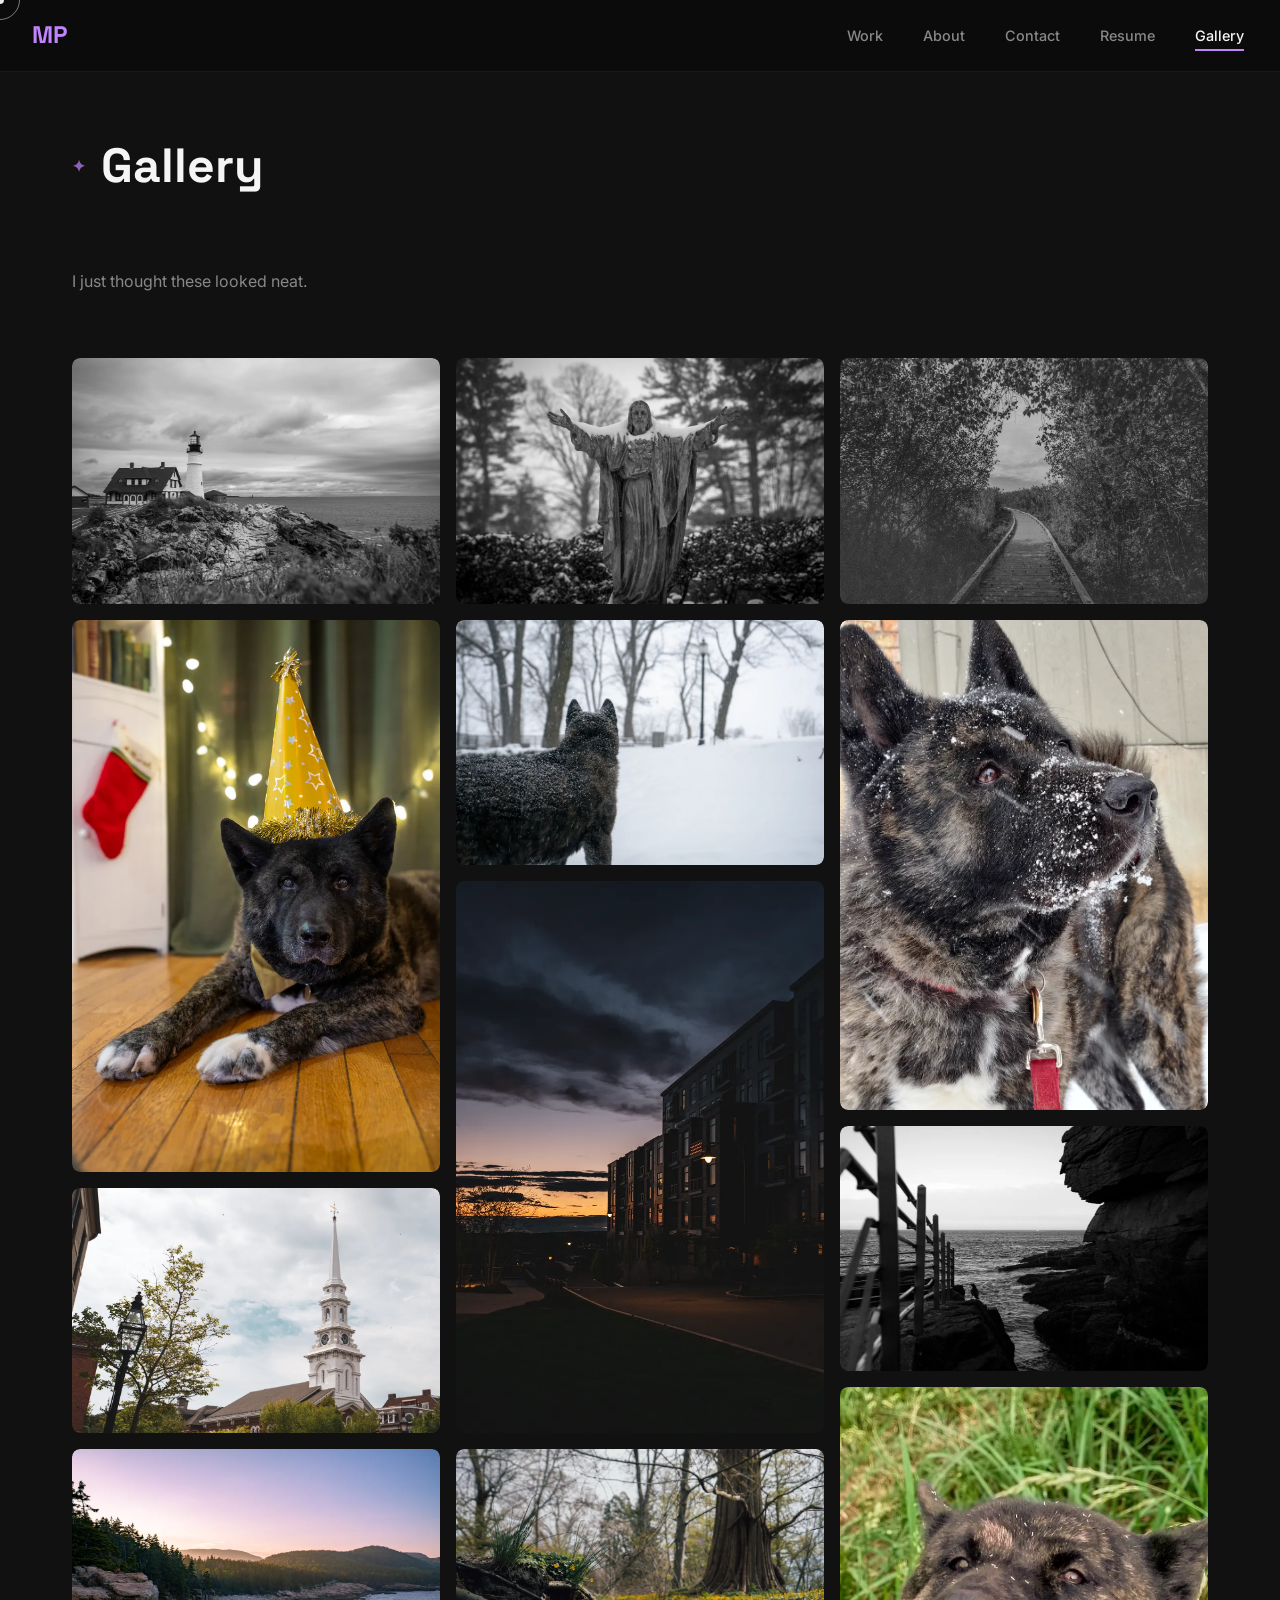
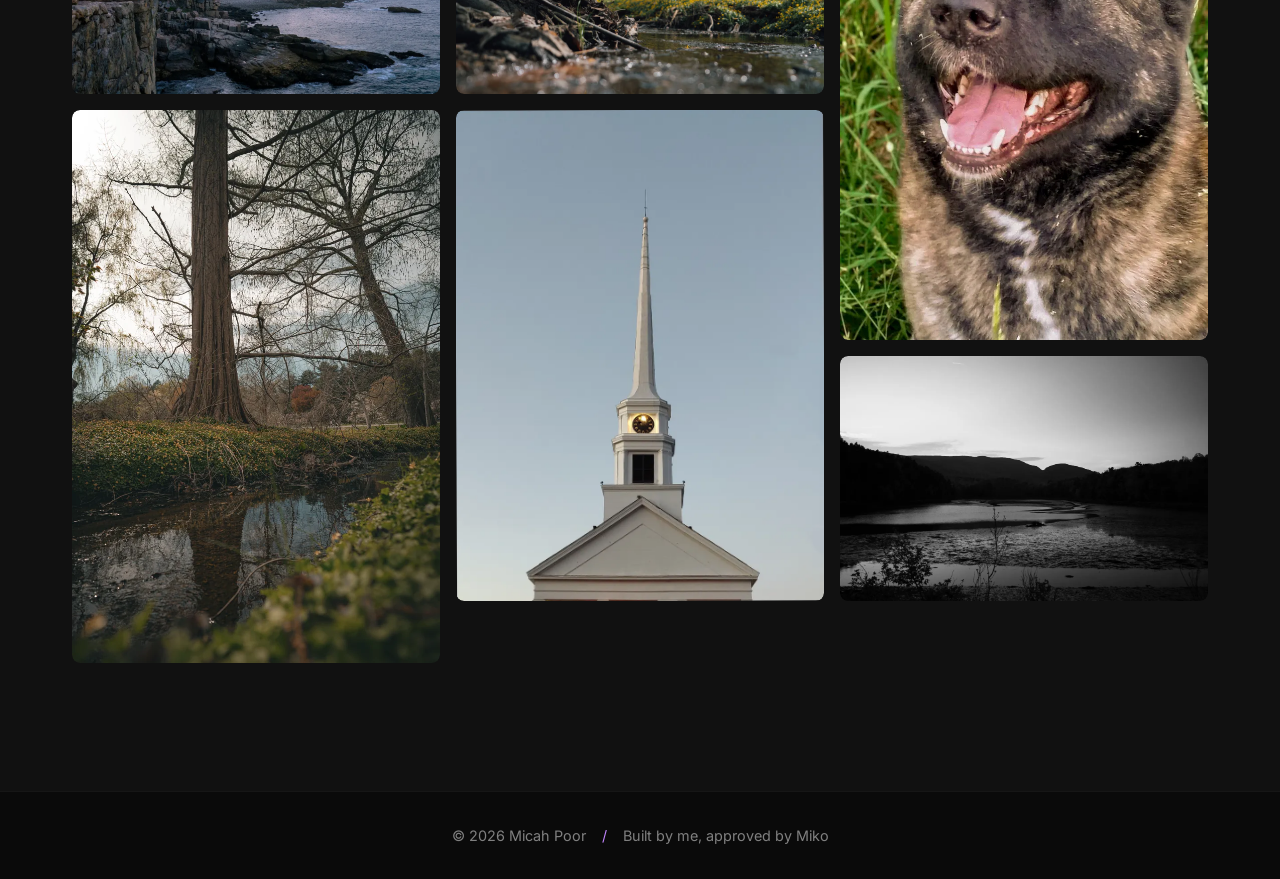
==== gallery.html @ 73c566ed "Homepage and gallery copy pass New typewriter line, Bee Balm card now "Growing", About section claim" ====
<!DOCTYPE html>
<html lang="en">
<head>
    <meta charset="UTF-8">
    <meta name="viewport" content="width=device-width, initial-scale=1.0">
    <title>Gallery | Micah Poor</title>
    <meta name="description" content="Photographs by Micah Poor—a personal gallery alongside the content strategy and production work.">
    <meta property="og:title" content="Gallery | Micah Poor">
    <meta property="og:description" content="Photographs by Micah Poor.">
    <meta property="og:type" content="website">
    <meta property="og:url" content="https://www.micahpoor.com/gallery.html">
    <meta property="og:image" content="https://www.micahpoor.com/assets/projects/og-v1.png">
    <meta name="twitter:card" content="summary_large_image">
    <meta name="twitter:title" content="Gallery | Micah Poor">
    <meta name="twitter:description" content="Photographs by Micah Poor.">
    <meta name="twitter:image" content="https://www.micahpoor.com/assets/projects/og-v1.png">
    <meta name="theme-color" content="#0a0a0a">
    <link rel="canonical" href="https://www.micahpoor.com/gallery.html">
    <link rel="icon" href="/favicon.svg" type="image/svg+xml">
    <link rel="apple-touch-icon" href="/apple-touch-icon.png">
    <link rel="preconnect" href="https://fonts.googleapis.com">
    <link rel="preconnect" href="https://fonts.gstatic.com" crossorigin>
    <link href="https://fonts.googleapis.com/css2?family=Space+Grotesk:wght@400;500;600;700&family=Inter:wght@400;500;600&family=JetBrains+Mono:wght@400;500&display=swap" rel="stylesheet">
    <link rel="stylesheet" href="css/styles.css?v=20260902c">
</head>
<body>
    <a href="#main" class="skip-link">Skip to content</a>

    <!-- Custom Cursor -->
    <div class="cursor" aria-hidden="true">
        <div class="cursor-dot"></div>
        <div class="cursor-ring"></div>
    </div>

    <!-- Navigation -->
    <nav class="nav">
        <a href="index.html" class="nav-logo magnetic">MP</a>
        <ul class="nav-links">
            <li><a href="index.html#work" class="nav-link magnetic">Work</a></li>
            <li><a href="index.html#about" class="nav-link magnetic">About</a></li>
            <li><a href="index.html#contact" class="nav-link magnetic">Contact</a></li>
            <li><a href="assets/docs/micah-poor-resume.pdf?v=260831" class="nav-link magnetic" target="_blank" rel="noopener">Resume</a></li>
            <li><a href="gallery.html" class="nav-link magnetic active" aria-current="page">Gallery</a></li>
        </ul>
    </nav>

    <main id="main" tabindex="-1">
    <section class="work">
        <div class="container">
            <h1 class="section-title scroll-reveal">
                <span class="section-number">✦</span>
                Gallery
            </h1>
            <p class="gallery-intro scroll-reveal">
                I just thought these looked neat.
            </p>
            <div class="gallery-grid scroll-reveal">
                <button class="gallery-item" type="button"
                        data-full="assets/gallery/dsc02708-full.webp"
                        data-full-w="2200" data-full-h="1467"
                        aria-label="Open photo 1 of 15 full size">
                    <img src="assets/gallery/dsc02708.webp" alt="Black and white photograph of Portland Head Light and its keeper's house on a rocky headland under heavy overcast, the open sea beyond." width="1100" height="733" loading="lazy" decoding="async">
                </button>
                <button class="gallery-item" type="button"
                        data-full="assets/gallery/dsc04547-3-full.webp"
                        data-full-w="1467" data-full-h="2200"
                        aria-label="Open photo 2 of 15 full size">
                    <img src="assets/gallery/dsc04547-3.webp" alt="Miko, a brindle Akita, lying on a hardwood floor in a gold star-patterned party hat, string lights and a red stocking behind him." width="733" height="1100" loading="lazy" decoding="async">
                </button>
                <button class="gallery-item" type="button"
                        data-full="assets/gallery/dsc03169-full.webp"
                        data-full-w="2200" data-full-h="1467"
                        aria-label="Open photo 3 of 15 full size">
                    <img src="assets/gallery/dsc03169.webp" alt="A white clapboard church steeple with a clock face and weathervane, framed by a black gas lamp and summer trees." width="1100" height="733" loading="lazy" decoding="async">
                </button>
                <button class="gallery-item" type="button"
                        data-full="assets/gallery/dsc03641-full.webp"
                        data-full-w="2200" data-full-h="1467"
                        aria-label="Open photo 4 of 15 full size">
                    <img src="assets/gallery/dsc03641.webp" alt="Dawn over the Acadia coastline, pink and lavender sky above forested hills, granite cliffs dropping into the water." width="1100" height="733" loading="lazy" decoding="async">
                </button>
                <button class="gallery-item" type="button"
                        data-full="assets/gallery/dsc04935-full.webp"
                        data-full-w="1467" data-full-h="2200"
                        aria-label="Open photo 5 of 15 full size">
                    <img src="assets/gallery/dsc04935.webp" alt="A large bare-branched tree beside a still pond in early spring, its trunk and branches mirrored in the water." width="733" height="1100" loading="lazy" decoding="async">
                </button>
                <button class="gallery-item" type="button"
                        data-full="assets/gallery/dsc04608-full.webp"
                        data-full-w="2200" data-full-h="1467"
                        aria-label="Open photo 6 of 15 full size">
                    <img src="assets/gallery/dsc04608.webp" alt="Black and white photograph of a stone Sacred Heart statue with arms outstretched, fresh snow banked along its shoulders and sleeves." width="1100" height="733" loading="lazy" decoding="async">
                </button>
                <button class="gallery-item" type="button"
                        data-full="assets/gallery/dsc04619-full.webp"
                        data-full-w="2200" data-full-h="1467"
                        aria-label="Open photo 7 of 15 full size">
                    <img src="assets/gallery/dsc04619.webp" alt="Miko seen from behind in falling snow, ears up, watching an empty park path lined with bare trees and a lamppost." width="1100" height="733" loading="lazy" decoding="async">
                </button>
                <button class="gallery-item" type="button"
                        data-full="assets/gallery/dsc05470-full.webp"
                        data-full-w="1467" data-full-h="2200"
                        aria-label="Open photo 8 of 15 full size">
                    <img src="assets/gallery/dsc05470.webp" alt="An apartment building in near-silhouette at dusk, a band of orange sunset burning below dark clouds." width="733" height="1100" loading="lazy" decoding="async">
                </button>
                <button class="gallery-item" type="button"
                        data-full="assets/gallery/dsc04981-full.webp"
                        data-full-w="2200" data-full-h="1467"
                        aria-label="Open photo 9 of 15 full size">
                    <img src="assets/gallery/dsc04981.webp" alt="Low-angle view along a woodland stream, yellow wildflowers carpeting the far bank beneath a broad buttressed tree." width="1100" height="733" loading="lazy" decoding="async">
                </button>
                <button class="gallery-item" type="button"
                        data-full="assets/gallery/img-20241019-181022-2-full.webp"
                        data-full-w="1650" data-full-h="2200"
                        aria-label="Open photo 10 of 15 full size">
                    <img src="assets/gallery/img-20241019-181022-2.webp" alt="A white steeple against a clear blue dusk sky, its gold clock face lit from within." width="825" height="1100" loading="lazy" decoding="async">
                </button>
                <button class="gallery-item" type="button"
                        data-full="assets/gallery/dsc02144-full.webp"
                        data-full-w="2200" data-full-h="1467"
                        aria-label="Open photo 11 of 15 full size">
                    <img src="assets/gallery/dsc02144.webp" alt="Black and white photograph of a wooden boardwalk curving away through a tunnel of dense marsh brush, a pale overcast sky at the far end." width="1100" height="733" loading="lazy" decoding="async">
                </button>
                <button class="gallery-item" type="button"
                        data-full="assets/gallery/img-20220203-103821-full.webp"
                        data-full-w="1650" data-full-h="2200"
                        aria-label="Open photo 12 of 15 full size">
                    <img src="assets/gallery/img-20220203-103821.webp" alt="Miko in profile on a winter walk, snow crusted across his muzzle and brow, a red leash clipped to his collar." width="825" height="1100" loading="lazy" decoding="async">
                </button>
                <button class="gallery-item" type="button"
                        data-full="assets/gallery/dsc03481-full.webp"
                        data-full-w="2200" data-full-h="1467"
                        aria-label="Open photo 13 of 15 full size">
                    <img src="assets/gallery/dsc03481.webp" alt="Black and white photograph of a rocky cove at dusk, a metal stair railing running down the left edge and a lone bird perched on the ledge above the water." width="1100" height="733" loading="lazy" decoding="async">
                </button>
                <button class="gallery-item" type="button"
                        data-full="assets/gallery/snapchat-578891186-full.webp"
                        data-full-w="1467" data-full-h="2200"
                        aria-label="Open photo 14 of 15 full size">
                    <img src="assets/gallery/snapchat-578891186.webp" alt="Miko sitting in tall summer grass, mouth open in a wide grin, seed heads caught in his coat." width="733" height="1100" loading="lazy" decoding="async">
                </button>
                <button class="gallery-item" type="button"
                        data-full="assets/gallery/dsc03768-full.webp"
                        data-full-w="2200" data-full-h="1467"
                        aria-label="Open photo 15 of 15 full size">
                    <img src="assets/gallery/dsc03768.webp" alt="Black and white photograph of a tidal river at dusk, mudflats catching the last light below a low ridge of wooded hills." width="1100" height="733" loading="lazy" decoding="async">
                </button>
            </div>
        </div>
    </section>
    </main>

    <!-- Footer -->
    <footer class="footer">
        <div class="container">
            <p class="footer-text">
                <span>&copy; 2026 Micah Poor</span>
                <span class="footer-divider">/</span>
                <span>Built by me, approved by <span class="miko-trigger">Miko</span></span>
            </p>
        </div>
    </footer>

    <!-- Lightbox -->
    <div class="lightbox" id="lightbox" role="dialog" aria-modal="true" aria-label="Photo viewer" tabindex="-1">
        <button class="lightbox-btn lightbox-close magnetic" type="button" aria-label="Close viewer">
            <svg width="20" height="20" viewBox="0 0 24 24" fill="none" stroke="currentColor" stroke-width="2" aria-hidden="true">
                <path d="M18 6L6 18M6 6l12 12"/>
            </svg>
        </button>
        <button class="lightbox-btn lightbox-prev magnetic" type="button" aria-label="Previous photo">
            <svg width="20" height="20" viewBox="0 0 24 24" fill="none" stroke="currentColor" stroke-width="2" aria-hidden="true">
                <path d="M15 18l-6-6 6-6"/>
            </svg>
        </button>
        <button class="lightbox-btn lightbox-next magnetic" type="button" aria-label="Next photo">
            <svg width="20" height="20" viewBox="0 0 24 24" fill="none" stroke="currentColor" stroke-width="2" aria-hidden="true">
                <path d="M9 18l6-6-6-6"/>
            </svg>
        </button>
        <figure class="lightbox-figure">
            <img class="lightbox-img" id="lightbox-img" src="" alt="" width="1" height="1">
        </figure>
        <p class="lightbox-counter" id="lightbox-counter" aria-live="polite"></p>
    </div>

    <script src="js/gallery.js?v=20260902b" defer></script>
</body>
</html>
---- css/styles.css ----
/* ===== CSS CUSTOM PROPERTIES ===== */
:root {
    /* Colors */
    --bg-primary: #0a0a0a;
    --bg-secondary: #111111;
    --text-primary: #f5f5f5;
    --text-secondary: #888888;
    --text-muted: #808080;
    --accent: #c084fc;
    --accent-bright: #e879f9;
    --accent-dim: #9333ea;

    /* Typography */
    --font-display: 'Space Grotesk', sans-serif;
    --font-body: 'Inter', sans-serif;
    --font-mono: 'JetBrains Mono', monospace;

    /* Spacing */
    --space-xs: 0.5rem;
    --space-sm: 1rem;
    --space-md: 2rem;
    --space-lg: 4rem;
    --space-xl: 8rem;

    /* Transitions */
    --transition-fast: 150ms ease;
    --transition-base: 300ms ease;
    --transition-slow: 500ms ease;

    /* Border Radius */
    --radius-sm: 4px;
    --radius-md: 8px;
    --radius-lg: 16px;
    --radius-full: 9999px;
}

/* ===== RESET & BASE ===== */
*, *::before, *::after {
    box-sizing: border-box;
    margin: 0;
    padding: 0;
}

html {
    scroll-behavior: smooth;
    font-size: 16px;
}

body {
    font-family: var(--font-body);
    background: var(--bg-primary);
    color: var(--text-primary);
    line-height: 1.6;
    overflow-x: hidden;
}

a {
    color: var(--accent);
    text-decoration: none;
}

a:hover {
    color: var(--accent-bright);
}

img {
    max-width: 100%;
    height: auto;
    display: block;
}

button {
    font-family: inherit;
    cursor: pointer;
}

/* ===== SKIP LINK ===== */
/* Offscreen until focused, then pinned over the nav. */
.skip-link {
    position: fixed;
    top: 0;
    left: var(--space-md);
    z-index: 1001;
    transform: translateY(-120%);
    padding: var(--space-xs) var(--space-sm);
    background: var(--accent);
    color: var(--bg-primary);
    font-weight: 600;
    border-radius: 0 0 var(--radius-md) var(--radius-md);
    transition: transform var(--transition-fast);
}

.skip-link:focus {
    transform: translateY(0);
    color: var(--bg-primary);
}

#main:focus {
    outline: none;
}

/* ===== CUSTOM CURSOR ===== */
/* Opt-in only: html.custom-cursor is added by JS on fine-pointer devices, so a
   script failure never leaves visitors without any cursor at all. */
.cursor {
    display: none;
    pointer-events: none;
    position: fixed;
    top: 0;
    left: 0;
    z-index: 9999;
    mix-blend-mode: difference;
}

html.custom-cursor .cursor {
    display: block;
}

html.custom-cursor body,
html.custom-cursor button,
html.custom-cursor .project-card {
    cursor: none;
}

.cursor-dot {
    width: 8px;
    height: 8px;
    background: var(--text-primary);
    border-radius: 50%;
    position: absolute;
    transform: translate(-50%, -50%);
    transition: transform var(--transition-fast), width var(--transition-fast), height var(--transition-fast);
}

.cursor-ring {
    width: 40px;
    height: 40px;
    border: 1px solid var(--text-primary);
    border-radius: 50%;
    position: absolute;
    transform: translate(-50%, -50%);
    transition: transform var(--transition-base), width var(--transition-base), height var(--transition-base), border-color var(--transition-base);
    opacity: 0.5;
}

.cursor.hover .cursor-dot {
    transform: translate(-50%, -50%) scale(2);
}

.cursor.hover .cursor-ring {
    width: 60px;
    height: 60px;
    border-color: var(--accent);
    opacity: 1;
}

/* Hide cursor on touch/hybrid devices */
@media (hover: none), (pointer: coarse) {
    .cursor { display: none; }
    body { cursor: auto; }
    button { cursor: pointer; }
}

/* ===== LAYOUT ===== */
.container {
    max-width: 1200px;
    margin: 0 auto;
    padding: 0 var(--space-md);
}

section {
    padding: var(--space-xl) 0;
}

/* ===== NAVIGATION ===== */
.nav {
    position: fixed;
    top: 0;
    left: 0;
    right: 0;
    z-index: 100;
    display: flex;
    justify-content: space-between;
    align-items: center;
    padding: var(--space-sm) var(--space-md);
    background: rgba(10, 10, 10, 0.8);
    backdrop-filter: blur(10px);
    border-bottom: 1px solid rgba(255, 255, 255, 0.05);
}

.nav-logo {
    font-family: var(--font-display);
    font-size: 1.5rem;
    font-weight: 700;
    color: var(--accent);
    transition: transform var(--transition-base);
}

.nav-links {
    display: flex;
    gap: var(--space-md);
    list-style: none;
}

.nav-link {
    font-size: 0.9rem;
    font-weight: 500;
    color: var(--text-secondary);
    transition: color var(--transition-base);
    position: relative;
    /* Padding is the touch target, not decoration: the text is only 15px tall,
       which is under the 24px WCAG 2.5.8 minimum on its own. */
    display: inline-block;
    padding: 0.5rem 0.25rem;
}

.nav-link::after {
    content: '';
    position: absolute;
    bottom: 0.25rem;
    left: 0.25rem;
    width: 0;
    height: 2px;
    background: var(--accent);
    transition: width var(--transition-base);
}

.nav-link:hover,
.nav-link.active {
    color: var(--text-primary);
}

.nav-link:hover::after,
.nav-link.active::after {
    width: calc(100% - 0.5rem);
}

/* ===== HERO SECTION ===== */
.hero {
    min-height: 100vh;
    display: flex;
    align-items: center;
    justify-content: center;
    position: relative;
    overflow: hidden;
}

.hero-content {
    text-align: center;
    z-index: 1;
}

.hero-name {
    font-family: var(--font-display);
    font-size: clamp(3rem, 15vw, 10rem);
    font-weight: 700;
    line-height: 0.9;
    margin-bottom: var(--space-md);
}

.hero-name-line {
    display: block;
    background: linear-gradient(135deg, var(--text-primary) 0%, var(--accent) 50%, var(--accent-bright) 100%);
    -webkit-background-clip: text;
    -webkit-text-fill-color: transparent;
    background-clip: text;
    animation: gradient-shift 8s ease infinite;
    background-size: 200% 200%;
}

@keyframes gradient-shift {
    0%, 100% { background-position: 0% 50%; }
    50% { background-position: 100% 50%; }
}

.hero-tagline {
    font-family: var(--font-mono);
    font-size: clamp(0.8rem, 3.5vw, 1.2rem);
    color: var(--text-secondary);
    margin-bottom: var(--space-md);
    min-height: 1.5em;
}

.typewriter-cursor {
    animation: blink 1s step-end infinite;
    color: var(--accent);
}

@keyframes blink {
    50% { opacity: 0; }
}

.hero-roles {
    display: flex;
    flex-wrap: wrap;
    justify-content: center;
    gap: var(--space-xs);
    margin-bottom: var(--space-lg);
    transition: opacity 0.5s ease, transform 0.5s ease;
}

/* Hidden for the reveal animation only while JS is actually running */
html.js .hero-roles:not(.revealed) {
    opacity: 0;
    transform: translateY(10px);
}

.role-pill {
    font-family: var(--font-mono);
    font-size: 0.8rem;
    padding: var(--space-xs) var(--space-sm);
    background: rgba(192, 132, 252, 0.1);
    border: 1px solid rgba(192, 132, 252, 0.3);
    border-radius: var(--radius-full);
    color: var(--accent);
    transition: all var(--transition-base);
}

.role-pill:hover {
    background: rgba(192, 132, 252, 0.2);
    border-color: var(--accent);
    transform: translateY(-2px);
}

.hero-cta {
    display: inline-flex;
    align-items: center;
    gap: var(--space-xs);
    font-weight: 600;
    color: var(--text-primary);
    padding: var(--space-sm) var(--space-md);
    border: 2px solid var(--accent);
    border-radius: var(--radius-full);
    transition: all var(--transition-base);
}

.hero-cta:hover {
    background: var(--accent);
    color: var(--bg-primary);
    transform: translateY(-3px);
    box-shadow: 0 10px 30px rgba(192, 132, 252, 0.3);
}


.hero-glow {
    position: absolute;
    width: 600px;
    height: 600px;
    background: radial-gradient(circle, rgba(192, 132, 252, 0.15) 0%, transparent 70%);
    border-radius: 50%;
    top: 50%;
    left: 50%;
    transform: translate(-50%, -50%);
    pointer-events: none;
    animation: pulse-glow 4s ease-in-out infinite;
}

@keyframes pulse-glow {
    0%, 100% { transform: translate(-50%, -50%) scale(1); opacity: 0.5; }
    50% { transform: translate(-50%, -50%) scale(1.1); opacity: 0.8; }
}

/* ===== SECTION TITLES ===== */
.section-title {
    font-family: var(--font-display);
    font-size: clamp(2rem, 5vw, 3rem);
    font-weight: 700;
    margin-bottom: var(--space-lg);
    display: flex;
    align-items: center;
    gap: var(--space-sm);
}

.section-number {
    font-family: var(--font-mono);
    font-size: 1rem;
    color: var(--accent);
    opacity: 0.7;
}

/* ===== WORK SECTION ===== */
.work {
    background: var(--bg-secondary);
}

.work-grid {
    display: grid;
    grid-template-columns: repeat(auto-fit, minmax(min(100%, 320px), 1fr));
    gap: var(--space-md);
}

.project-card {
    background: var(--bg-primary);
    border-radius: var(--radius-lg);
    overflow: hidden;
    transition: all var(--transition-base);
    cursor: pointer;
    position: relative;
}

.project-card::before {
    content: '';
    position: absolute;
    inset: 0;
    border-radius: var(--radius-lg);
    padding: 2px;
    background: linear-gradient(135deg, transparent, var(--accent), transparent);
    -webkit-mask: linear-gradient(#fff 0 0) content-box, linear-gradient(#fff 0 0);
    mask: linear-gradient(#fff 0 0) content-box, linear-gradient(#fff 0 0);
    -webkit-mask-composite: xor;
    mask-composite: exclude;
    opacity: 0;
    transition: opacity var(--transition-base);
}

.project-card:hover {
    transform: translateY(-8px);
    box-shadow: 0 20px 40px rgba(0, 0, 0, 0.4);
}

.project-card:hover::before {
    opacity: 1;
}

.project-image {
    position: relative;
    aspect-ratio: 16/10;
    overflow: hidden;
    background: var(--bg-secondary);
}

.project-image img {
    width: 100%;
    height: 100%;
    object-fit: cover;
    transition: transform var(--transition-slow);
}

.project-card:hover .project-image img {
    transform: scale(1.05);
}

.project-overlay {
    position: absolute;
    inset: 0;
    background: rgba(10, 10, 10, 0.8);
    display: flex;
    align-items: center;
    justify-content: center;
    opacity: 0;
    transition: opacity var(--transition-base);
}

.project-card:hover .project-overlay {
    opacity: 1;
}

.project-view {
    font-family: var(--font-mono);
    font-size: 0.9rem;
    color: var(--accent);
    padding: var(--space-xs) var(--space-sm);
    border: 1px solid var(--accent);
    border-radius: var(--radius-sm);
}

.project-info {
    padding: var(--space-md);
}

.project-title {
    font-family: var(--font-display);
    font-size: 1.3rem;
    font-weight: 600;
    margin-bottom: var(--space-xs);
}

.project-desc {
    color: var(--text-secondary);
    font-size: 0.95rem;
    margin-bottom: var(--space-sm);
}

.project-tags {
    display: flex;
    flex-wrap: wrap;
    gap: var(--space-xs);
}

.tag {
    font-family: var(--font-mono);
    font-size: 0.75rem;
    color: var(--text-muted);
    padding: 2px 8px;
    background: rgba(255, 255, 255, 0.05);
    border-radius: var(--radius-sm);
}

/* ===== ABOUT SECTION ===== */
.about-content {
    display: grid;
    grid-template-columns: 300px 1fr;
    gap: var(--space-lg);
    align-items: start;
}

@media (max-width: 768px) {
    .about-content {
        grid-template-columns: 1fr;
        text-align: center;
    }

    .about-image-wrapper {
        justify-self: center;
    }
}

.about-image {
    position: relative;
    border-radius: var(--radius-lg);
    overflow: hidden;
    transition: transform var(--transition-base);
}

.about-image img {
    width: 300px;
    height: 300px;
    object-fit: cover;
    border-radius: var(--radius-lg);
}

.about-image-glow {
    position: absolute;
    inset: -20px;
    background: radial-gradient(circle, rgba(192, 132, 252, 0.3) 0%, transparent 70%);
    opacity: 0;
    transition: opacity var(--transition-base);
    pointer-events: none;
}

.about-image:hover .about-image-glow {
    opacity: 1;
}

.about-text p {
    margin-bottom: var(--space-sm);
    color: var(--text-secondary);
}

.about-intro {
    font-size: 1.3rem;
    font-weight: 500;
    color: var(--text-primary) !important;
    margin-bottom: var(--space-md) !important;
}

.about-status {
    display: inline-flex;
    align-items: center;
    gap: var(--space-xs);
    margin-top: var(--space-md);
    font-family: var(--font-mono);
    font-size: 0.9rem;
    color: var(--accent);
}

.status-indicator {
    width: 10px;
    height: 10px;
    background: #22c55e;
    border-radius: 50%;
    animation: pulse 2s ease infinite;
}

@keyframes pulse {
    0%, 100% { box-shadow: 0 0 0 0 rgba(34, 197, 94, 0.4); }
    50% { box-shadow: 0 0 0 8px rgba(34, 197, 94, 0); }
}

/* ===== CONTACT SECTION ===== */
.contact {
    background: var(--bg-secondary);
}

.contact-intro {
    font-size: 1.2rem;
    color: var(--text-secondary);
    margin-bottom: var(--space-lg);
    max-width: 500px;
}

.contact-content {
    display: grid;
    grid-template-columns: 1fr 1fr;
    gap: var(--space-lg);
}

@media (max-width: 768px) {
    .contact-content {
        grid-template-columns: 1fr;
    }
}

.contact-form {
    display: flex;
    flex-direction: column;
    gap: var(--space-md);
}

.form-group {
    display: flex;
    flex-direction: column;
    gap: var(--space-xs);
}

.form-group label {
    font-family: var(--font-mono);
    font-size: 0.85rem;
    color: var(--text-secondary);
}

.form-group input,
.form-group textarea {
    font-family: var(--font-body);
    font-size: 1rem;
    padding: var(--space-sm);
    background: var(--bg-primary);
    border: 1px solid rgba(255, 255, 255, 0.1);
    border-radius: var(--radius-md);
    color: var(--text-primary);
    transition: border-color var(--transition-base), box-shadow var(--transition-base);
}

.form-group input:focus,
.form-group textarea:focus {
    outline: none;
    border-color: var(--accent);
    box-shadow: 0 0 0 3px rgba(192, 132, 252, 0.1);
}

.form-group textarea {
    min-height: 150px;
    resize: vertical;
}

.submit-btn {
    display: inline-flex;
    align-items: center;
    justify-content: center;
    gap: var(--space-xs);
    font-size: 1rem;
    font-weight: 600;
    padding: var(--space-sm) var(--space-md);
    background: var(--accent);
    color: var(--bg-primary);
    border: none;
    border-radius: var(--radius-md);
    transition: all var(--transition-base);
}

.submit-btn:hover {
    background: var(--accent-bright);
    transform: translateY(-2px);
    box-shadow: 0 10px 30px rgba(192, 132, 252, 0.3);
}

.contact-links {
    display: flex;
    flex-direction: column;
    justify-content: center;
}

.contact-alt {
    font-family: var(--font-mono);
    font-size: 0.9rem;
    color: var(--text-muted);
    margin-bottom: var(--space-md);
}

.social-links {
    display: flex;
    flex-direction: column;
    gap: var(--space-sm);
}

.social-link {
    display: inline-flex;
    align-items: center;
    gap: var(--space-sm);
    font-weight: 500;
    color: var(--text-secondary);
    padding: var(--space-sm);
    border-radius: var(--radius-md);
    transition: all var(--transition-base);
}

.social-link:hover {
    color: var(--text-primary);
    background: rgba(255, 255, 255, 0.05);
    transform: translateX(8px);
}

.social-link svg {
    width: 24px;
    height: 24px;
    transition: color var(--transition-base);
}

.social-link:hover svg {
    color: var(--accent);
}

/* ===== FOOTER ===== */
.footer {
    padding: var(--space-md) 0;
    border-top: 1px solid rgba(255, 255, 255, 0.05);
}

.footer-text {
    text-align: center;
    font-size: 0.9rem;
    color: var(--text-muted);
    display: flex;
    justify-content: center;
    align-items: center;
    gap: var(--space-sm);
    flex-wrap: wrap;
}

.footer-divider {
    color: var(--accent);
}

/* ===== MODAL ===== */
.modal-overlay {
    position: fixed;
    inset: 0;
    background: rgba(10, 10, 10, 0.95);
    z-index: 1000;
    display: flex;
    align-items: center;
    justify-content: center;
    padding: var(--space-md);
    opacity: 0;
    visibility: hidden;
    /* visibility is stepped, not interpolated. Transitioning it leaves the
       dialog computed as hidden at the moment focus is requested, and a hidden
       element cannot take focus -- which is what focusModalWhenVisible() has
       been retrying around. Flip it instantly on open; delay it on close so
       the fade still plays out before the dialog becomes unreachable. */
    transition: opacity var(--transition-base), visibility 0s var(--transition-base);
}

.modal-overlay.active {
    opacity: 1;
    visibility: visible;
    transition: opacity var(--transition-base), visibility 0s;
}

.modal {
    background: var(--bg-secondary);
    border-radius: var(--radius-lg);
    max-width: 800px;
    width: 100%;
    max-height: 90vh;
    overflow-y: auto;
    position: relative;
    transform: translateY(20px);
    transition: transform var(--transition-base);
}

.modal-overlay.active .modal {
    transform: translateY(0);
}

.modal-close-wrapper {
    position: sticky;
    top: 0;
    z-index: 10;
    height: 0;
    overflow: visible;
    display: flex;
    justify-content: flex-end;
}

.modal-close {
    position: relative;
    margin: var(--space-sm) var(--space-sm) 0 0;
    width: 40px;
    height: 40px;
    display: flex;
    align-items: center;
    justify-content: center;
    background: rgba(255, 255, 255, 0.1);
    border: none;
    border-radius: 50%;
    color: var(--text-primary);
    transition: all var(--transition-base);
    z-index: 10;
}

.modal-close:hover {
    background: var(--accent);
    color: var(--bg-primary);
}

.modal-content,
#modal-content {
    padding: 0;
}

.modal-hero {
    width: 100%;
    aspect-ratio: 16/9;
    object-fit: cover;
    border-radius: var(--radius-lg) var(--radius-lg) 0 0;
    background: var(--bg-primary);
    display: block;
}

.modal-title {
    font-family: var(--font-display);
    font-size: 2rem;
    font-weight: 700;
    margin-bottom: var(--space-xs);
}

.modal-subtitle {
    font-family: var(--font-mono);
    font-size: 0.9rem;
    color: var(--accent);
    margin-bottom: 1.5rem;
}

/* ===== CARD STAT LINE ===== */
.card-stat {
    font-family: var(--font-mono);
    font-size: 0.75rem;
    color: var(--text-muted);
    margin-bottom: var(--space-sm);
}

.card-stat em {
    font-style: normal;
    color: var(--accent);
}

/* ===== MODAL ZONE: HEADER (full-width) ===== */
.modal-zone-header {
    background: var(--bg-secondary);
    padding: 2.5rem 2.5rem 2rem;
}

.header-meta {
    display: flex;
    align-items: flex-start;
    gap: 2rem;
    flex-wrap: wrap;
    padding-top: 1.25rem;
    border-top: 1px solid rgba(255, 255, 255, 0.06);
}

.meta-role {
    font-family: var(--font-mono);
    font-size: 0.75rem;
    color: var(--text-muted);
    text-transform: uppercase;
    letter-spacing: 0.08em;
    line-height: 1.6;
    flex: 1;
    min-width: 160px;
}

.meta-stats {
    display: flex;
    gap: 2rem;
    flex-wrap: wrap;
}

.stat-value {
    display: block;
    font-family: var(--font-display);
    font-size: 1.25rem;
    font-weight: 700;
    color: var(--accent);
    line-height: 1;
    margin-bottom: 3px;
}

.stat-label {
    display: block;
    font-family: var(--font-mono);
    font-size: 0.75rem;
    color: var(--text-muted);
    text-transform: uppercase;
    letter-spacing: 0.08em;
}

/* ===== MODAL ZONES: TWO-COLUMN ===== */
.modal-zone {
    display: grid;
    grid-template-columns: 148px 1fr;
}

.modal-zone-a { background: #111111; }
.modal-zone-b { background: #0a0a0a; }
.modal-zone-c { background: #181818; }

.zone-left {
    padding: 2rem 1.5rem 2rem 2.5rem;
    border-right: 1px solid rgba(255, 255, 255, 0.06);
    display: flex;
    align-items: flex-start;
}

.zone-label {
    font-family: var(--font-mono);
    font-size: 0.75rem;
    color: var(--text-muted);
    text-transform: uppercase;
    letter-spacing: 0.12em;
    display: flex;
    align-items: center;
    gap: 8px;
    padding-top: 2px;
}

.zone-label::before {
    content: '';
    display: inline-block;
    width: 12px;
    height: 2px;
    background: var(--accent);
    flex-shrink: 0;
}

.zone-right {
    padding: 2rem 2.5rem 2rem 2rem;
}

.zone-right p {
    font-size: 0.9rem;
    color: var(--text-secondary);
    line-height: 1.7;
}

.zone-right--lede p {
    font-size: 1.05rem;
    color: var(--text-primary);
    line-height: 1.8;
}

/* ===== MODAL ZONE: CHALLENGE (full-width callout break) ===== */
.modal-zone-challenge {
    padding: 2rem 2.5rem;
    background: rgba(192, 132, 252, 0.04);
    border-left: 3px solid var(--accent);
}

.modal-zone-challenge h3 {
    font-family: var(--font-mono);
    font-size: 0.68rem;
    color: var(--text-muted);
    text-transform: uppercase;
    letter-spacing: 0.12em;
    margin-bottom: var(--space-sm);
    display: flex;
    align-items: center;
    gap: 10px;
}

.modal-zone-challenge h3::before {
    content: '';
    display: inline-block;
    width: 16px;
    height: 2px;
    background: var(--accent);
    flex-shrink: 0;
}

.modal-zone-challenge p {
    font-size: 0.9rem;
    color: var(--text-secondary);
    line-height: 1.7;
}

/* ===== MODAL EXAMPLES ===== */
.zone-right .example-title {
    font-family: var(--font-display);
    font-size: 1rem;
    font-weight: 600;
    color: var(--text-primary);
    line-height: 1.3;
    margin-bottom: 0.375rem;
}

.zone-right .example-stat {
    font-family: var(--font-mono);
    font-size: 0.68rem;
    color: var(--accent);
    letter-spacing: 0.04em;
    margin-bottom: 0.625rem;
}

.zone-right .example-body {
    font-size: 0.9rem;
    color: var(--text-secondary);
    line-height: 1.7;
}

.example-img {
    width: 100%;
    border-radius: 8px;
    margin-top: 1rem;
    display: block;
}

.example-link {
    display: inline-block;
    font-family: var(--font-mono);
    font-size: 0.7rem;
    color: var(--accent);
    text-decoration: none;
    margin-top: 0.75rem;
    border-bottom: 1px solid rgba(192, 132, 252, 0.3);
    transition: border-color var(--transition-base);
}

.example-link:hover {
    border-color: var(--accent);
}

.video-exhibit {
    margin-top: 1.25rem;
    margin-bottom: 0.25rem;
    display: flex;
    justify-content: center;
    align-items: center;
    background: rgba(192, 132, 252, 0.05);
    border: 1px solid rgba(192, 132, 252, 0.15);
    border-radius: 12px;
    padding: 1.25rem;
}

.example-video {
    max-width: 220px;
    width: 100%;
    border-radius: 8px;
    display: block;
}

/* ===== MODAL MOBILE ===== */
@media (max-width: 640px) {
    .modal-zone {
        grid-template-columns: 1fr;
    }

    .zone-left {
        padding: 1.25rem 1.5rem 0.25rem;
        border-right: none;
    }

    .zone-right {
        padding: 0.75rem 1.5rem 1.25rem;
    }

    .modal-zone-header {
        padding: 1.5rem 1.5rem 1.25rem;
    }

    .modal-zone-challenge {
        padding: 1.25rem 1.5rem;
    }

    .header-meta {
        flex-direction: column;
        gap: 1rem;
    }

    .meta-stats {
        gap: 1.25rem;
    }
}

.modal-tools {
    display: flex;
    flex-wrap: wrap;
    gap: var(--space-xs);
}

.modal-tool {
    font-family: var(--font-mono);
    font-size: 0.8rem;
    padding: 4px 12px;
    background: rgba(192, 132, 252, 0.1);
    border: 1px solid rgba(192, 132, 252, 0.3);
    border-radius: var(--radius-full);
    color: var(--accent);
}

/* ===== SCROLL REVEAL ===== */
/* Content is visible by default; it is hidden for the reveal animation only
   when JS has confirmed the IntersectionObserver is running (html.js-reveal). */
.scroll-reveal {
    transition: opacity 0.6s ease, transform 0.6s ease;
}

html.js-reveal .scroll-reveal:not(.revealed) {
    opacity: 0;
    transform: translateY(30px);
}

/* Stagger animation for grid items */
.work-grid .scroll-reveal:nth-child(1) { transition-delay: 0s; }
.work-grid .scroll-reveal:nth-child(2) { transition-delay: 0.1s; }
.work-grid .scroll-reveal:nth-child(3) { transition-delay: 0.2s; }

/* Project cards are both .project-card and .scroll-reveal, so the reveal
   transition above overrides the card's own. Once a card has finished
   revealing, hand the transition back to the hover: the reveal timing and
   stagger delay are wrong for it (600ms, and up to 200ms of lag before the
   lift starts), and box-shadow isn't in the reveal's property list at all. */
.work-grid .project-card.revealed {
    transition: transform var(--transition-base), box-shadow var(--transition-base);
    transition-delay: 0s;
}

/* ===== REDUCED MOTION ===== */
@media (prefers-reduced-motion: reduce) {
    .hero-name-line { animation: none; }
    .hero-glow { animation: none; }
    .status-indicator { animation: none; }
    .typewriter-cursor { animation: none; }
    .scroll-reveal,
    html.js-reveal .scroll-reveal:not(.revealed) { transition: none; opacity: 1; transform: none; }
    .hero-roles,
    html.js .hero-roles:not(.revealed) { transition: none; opacity: 1; transform: none; }
    .project-card,
    .work-grid .project-card.revealed,
    .project-image img,
    .project-card::before,
    .project-overlay { transition: none; }
}

/* ===== RESPONSIVE ===== */
.role-title {
    color: var(--accent);
}

/* ===== MIKO STAMP EASTER EGG ===== */
/* Any "Miko" in the copy triggers the seal. Deliberately inherits every
   text style so it never reads as a link — finding it is the point. */
.miko-trigger {
    color: inherit;
    text-decoration: none;
    cursor: inherit;
}

.miko-stamp img {
    width: min(300px, 62vw);
    height: auto;
    /* settles, then breathes */
    animation: stamp-float 3.4s 1000ms ease-in-out infinite;
    filter: drop-shadow(0 16px 28px rgba(0, 0, 0, 0.6))
            drop-shadow(0 0 22px rgba(212, 175, 55, 0.35));
}

.miko-stamp {
    position: fixed;
    top: 12vh;
    right: 6vw;
    z-index: 9000;
    cursor: pointer;
    user-select: none;
    opacity: 0;
    animation: stamp-drop 1000ms forwards;
}

/* Spins in like a medal being slammed down, overshoots, squashes on impact,
   then wobbles out to rest. */
@keyframes stamp-drop {
    0% {
        transform: translate3d(0, -190px, 0) rotate(-210deg) scale(0.25);
        opacity: 0;
        animation-timing-function: cubic-bezier(0.5, 0, 0.85, 0.5);
    }
    42% {
        transform: translate3d(0, 14px, 0) rotate(7deg) scale(1.2, 0.82);
        opacity: 1;
        animation-timing-function: cubic-bezier(0.2, 0.9, 0.3, 1);
    }
    58% {
        transform: translate3d(0, -34px, 0) rotate(-18deg) scale(0.9, 1.14);
        animation-timing-function: cubic-bezier(0.5, 0, 0.5, 1);
    }
    72% {
        transform: translate3d(0, 5px, 0) rotate(-1deg) scale(1.09, 0.93);
    }
    84% {
        transform: translate3d(0, -12px, 0) rotate(-12deg) scale(0.97, 1.04);
    }
    93% {
        transform: translate3d(0, 0, 0) rotate(-6deg) scale(1.02, 0.98);
    }
    100% {
        transform: translate3d(0, 0, 0) rotate(-8deg) scale(1, 1);
        opacity: 1;
    }
}

@keyframes stamp-float {
    0%, 100% { transform: translateY(0) rotate(0deg); }
    50%      { transform: translateY(-7px) rotate(1.8deg); }
}

.miko-stamp.stamp-dismiss {
    animation: stamp-lift 460ms cubic-bezier(0.55, 0, 0.85, 0.5) forwards;
}

/* stop breathing on the way out */
.miko-stamp.stamp-dismiss img {
    animation: none;
}

@keyframes stamp-lift {
    0% {
        transform: translate3d(0, 0, 0) rotate(-8deg) scale(1);
        opacity: 1;
    }
    28% {
        transform: translate3d(0, 16px, 0) rotate(-2deg) scale(1.12, 0.9);
        opacity: 1;
    }
    100% {
        transform: translate3d(0, -160px, 0) rotate(34deg) scale(0.35);
        opacity: 0;
    }
}

@media (prefers-reduced-motion: reduce) {
    .miko-stamp {
        animation: none;
        opacity: 1;
        transform: rotate(-8deg);
    }
    .miko-stamp img {
        animation: none;
    }
    /* JS removes the node directly in this case, so no dismiss animation */
    .miko-stamp.stamp-dismiss {
        display: none;
    }
}

@media (max-width: 480px) {
    /* Five nav items will not sit beside the logo on one row: at 375px they
       overflowed the viewport by 38px, and at 320px the deficit is worse. Give
       the logo its own line and let the links spread across the full width, so
       the spacing stays even at any width instead of being squeezed out. */
    .nav {
        flex-wrap: wrap;
        justify-content: center;
        padding: 0.75rem var(--space-sm);
    }

    .nav-logo {
        flex-basis: 100%;
        text-align: center;
        margin-bottom: 0.15rem;
    }

    .nav-links {
        width: 100%;
        justify-content: space-between;
        gap: 0;
    }

    /* 0.75rem is 12px exactly -- the floor set during the contrast pass. */
    .nav-link {
        font-size: 0.75rem;
    }

    .hero-roles {
        flex-direction: column;
        align-items: center;
    }

    .section-title {
        flex-direction: column;
        align-items: flex-start;
        gap: var(--space-xs);
    }
}

/* ===== GALLERY PAGE ===== */
.gallery-intro {
    max-width: 46ch;
    color: var(--text-secondary);
    margin-bottom: var(--space-lg);
}

/* CSS columns rather than grid: every photo keeps its own aspect ratio, so the
   portraits stay tall instead of being cropped to a common tile. */
.gallery-grid {
    column-count: 3;
    column-gap: var(--space-sm);
}

.gallery-item {
    /* Without this a figure can be split across two columns mid-image. */
    break-inside: avoid;
    page-break-inside: avoid;
    margin: 0 0 var(--space-sm);
    padding: 0;
    position: relative;
    display: block;
    width: 100%;
    border: none;
    background: none;
    border-radius: var(--radius-md);
    overflow: hidden;
    cursor: pointer;
}

.gallery-item img {
    width: 100%;
    height: auto;
    display: block;
    border-radius: var(--radius-md);
    transition: transform var(--transition-slow), opacity var(--transition-base);
}

.gallery-item::after {
    content: '';
    position: absolute;
    inset: 0;
    border-radius: var(--radius-md);
    box-shadow: inset 0 0 0 1px rgba(192, 132, 252, 0);
    transition: box-shadow var(--transition-base);
    pointer-events: none;
}

.gallery-item:hover img,
.gallery-item:focus-visible img {
    transform: scale(1.03);
}

.gallery-item:hover::after,
.gallery-item:focus-visible::after {
    box-shadow: inset 0 0 0 1px var(--accent);
}

.gallery-item:focus-visible {
    outline: 2px solid var(--accent);
    outline-offset: 3px;
}

/* ===== LIGHTBOX ===== */
.lightbox {
    position: fixed;
    inset: 0;
    z-index: 1000;
    display: flex;
    align-items: center;
    justify-content: center;
    padding: var(--space-md);
    background: rgba(10, 10, 10, 0.94);
    backdrop-filter: blur(6px);
    opacity: 0;
    visibility: hidden;
    /* visibility is stepped, not interpolated: flip it instantly on open so the
       dialog can take focus straight away, and delay it on close so the fade
       still plays out before it becomes unreachable. */
    transition: opacity var(--transition-base), visibility 0s var(--transition-base);
}

.lightbox.active {
    opacity: 1;
    visibility: visible;
    transition: opacity var(--transition-base), visibility 0s;
}

.lightbox-figure {
    margin: 0;
    max-width: 100%;
    max-height: 100%;
    display: flex;
    align-items: center;
    justify-content: center;
}

.lightbox-img {
    max-width: 100%;
    max-height: calc(100vh - var(--space-xl));
    width: auto;
    height: auto;
    border-radius: var(--radius-md);
    box-shadow: 0 24px 60px rgba(0, 0, 0, 0.6);
}

.lightbox-btn {
    position: absolute;
    background: rgba(17, 17, 17, 0.8);
    border: 1px solid rgba(255, 255, 255, 0.12);
    color: var(--text-primary);
    border-radius: var(--radius-full);
    width: 44px;
    height: 44px;
    display: flex;
    align-items: center;
    justify-content: center;
    transition: background var(--transition-base), border-color var(--transition-base);
}

.lightbox-btn:hover,
.lightbox-btn:focus-visible {
    background: var(--accent);
    border-color: var(--accent);
    color: var(--bg-primary);
}

.lightbox-close { top: var(--space-md); right: var(--space-md); }
.lightbox-prev  { left: var(--space-md); }
.lightbox-next  { right: var(--space-md); }

.lightbox-counter {
    position: absolute;
    bottom: var(--space-md);
    left: 50%;
    transform: translateX(-50%);
    font-family: var(--font-mono);
    font-size: 0.75rem;
    color: var(--text-muted);
}

@media (max-width: 900px) {
    .gallery-grid { column-count: 2; }
}

@media (max-width: 600px) {
    .gallery-grid { column-count: 1; }
    .lightbox-prev { left: var(--space-xs); }
    .lightbox-next { right: var(--space-xs); }
    .lightbox-close { top: var(--space-xs); right: var(--space-xs); }
}

@media (prefers-reduced-motion: reduce) {
    .gallery-item img,
    .gallery-item::after,
    .lightbox { transition: none; }
    .gallery-item:hover img,
    .gallery-item:focus-visible img { transform: none; }
}
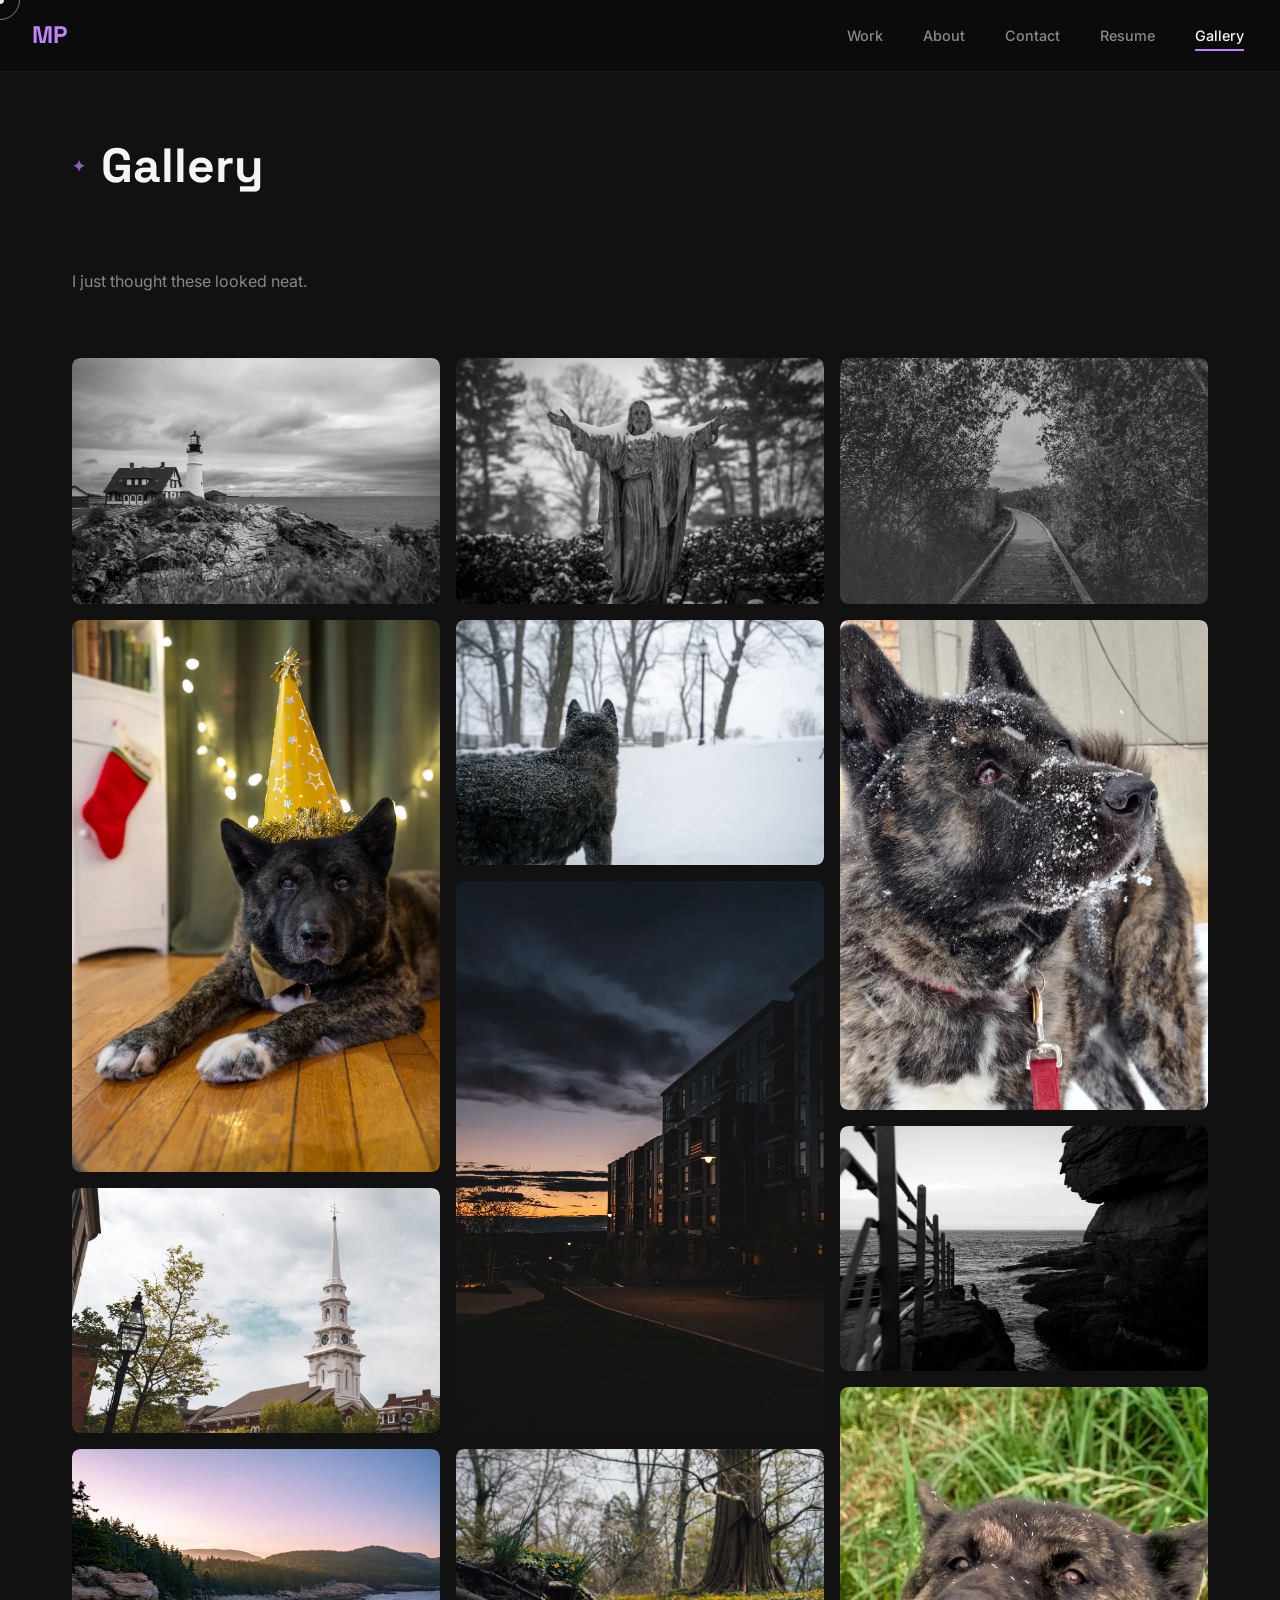
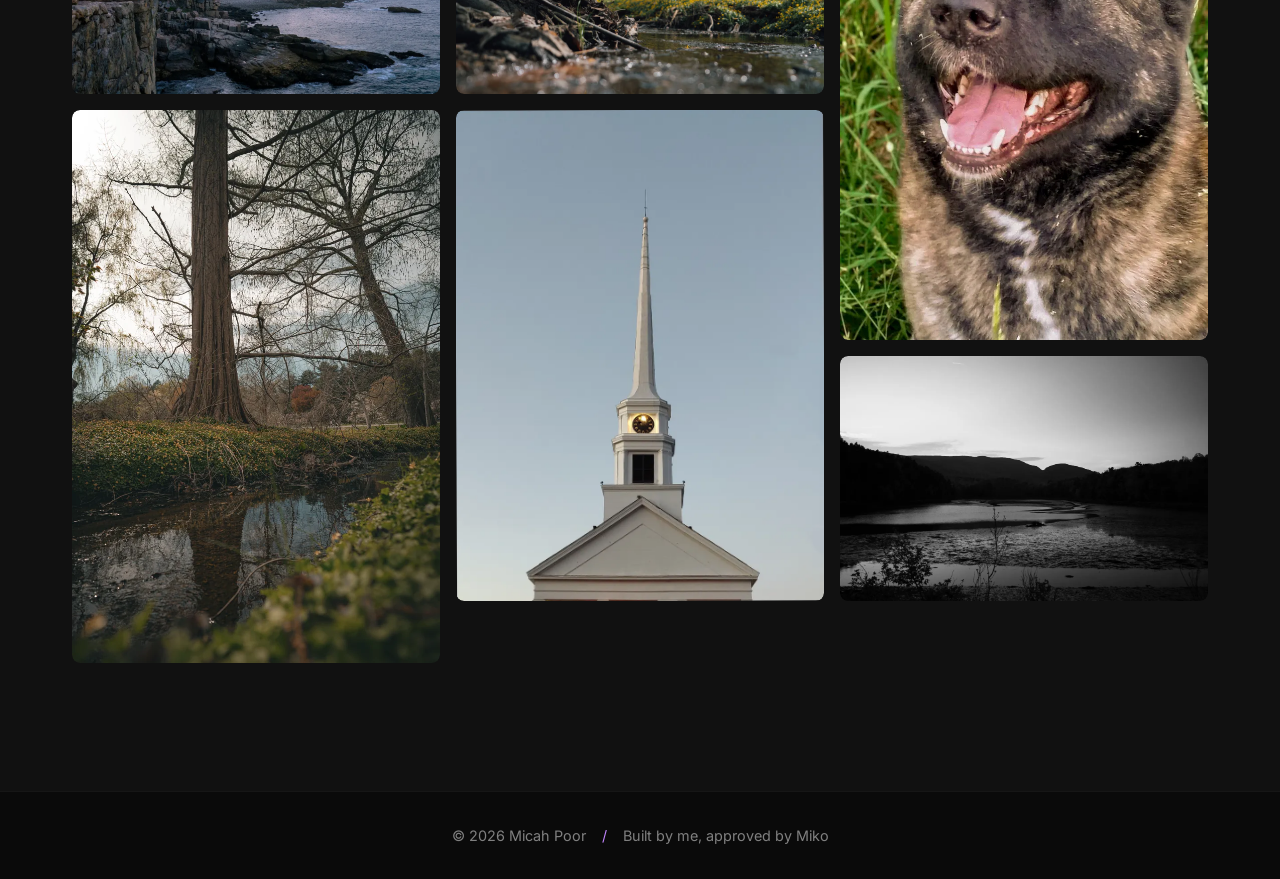
==== commit af731947: "Add a back-to-top button near the bottom of each page A fixed circular button on the home page and g" ====
--- a/gallery.html
+++ b/gallery.html
@@ -21,7 +21,7 @@
     <link rel="preconnect" href="https://fonts.googleapis.com">
     <link rel="preconnect" href="https://fonts.gstatic.com" crossorigin>
     <link href="https://fonts.googleapis.com/css2?family=Space+Grotesk:wght@400;500;600;700&family=Inter:wght@400;500;600&family=JetBrains+Mono:wght@400;500&display=swap" rel="stylesheet">
-    <link rel="stylesheet" href="css/styles.css?v=20260902c">
+    <link rel="stylesheet" href="css/styles.css?v=20261013d">
 </head>
 <body>
     <a href="#main" class="skip-link">Skip to content</a>
@@ -39,7 +39,7 @@
             <li><a href="index.html#work" class="nav-link magnetic">Work</a></li>
             <li><a href="index.html#about" class="nav-link magnetic">About</a></li>
             <li><a href="index.html#contact" class="nav-link magnetic">Contact</a></li>
-            <li><a href="assets/docs/micah-poor-resume.pdf?v=260831" class="nav-link magnetic" target="_blank" rel="noopener">Resume</a></li>
+            <li><a href="assets/docs/micah-poor-resume.pdf?v=261011" class="nav-link magnetic" target="_blank" rel="noopener">Resume</a></li>
             <li><a href="gallery.html" class="nav-link magnetic active" aria-current="page">Gallery</a></li>
         </ul>
     </nav>
@@ -159,6 +159,15 @@
                 <span>Built by me, approved by <span class="miko-trigger">Miko</span></span>
             </p>
         </div>
+        <!-- Lives in the footer so it goes inert with the rest of the page while a
+             modal or the lightbox is open. Fixed positioning pulls it out. -->
+        <button class="back-to-top" type="button" aria-label="Back to top" hidden>
+            <span class="back-to-top-icon">
+                <svg width="20" height="20" viewBox="0 0 24 24" fill="none" stroke="currentColor" stroke-width="2" aria-hidden="true">
+                    <path d="M12 19V5M5 12l7-7 7 7"/>
+                </svg>
+            </span>
+        </button>
     </footer>
 
     <!-- Lightbox -->
@@ -184,6 +193,7 @@
         <p class="lightbox-counter" id="lightbox-counter" aria-live="polite"></p>
     </div>
 
-    <script src="js/gallery.js?v=20260902b" defer></script>
+    <script src="js/gallery.js?v=20261011" defer></script>
+    <script src="js/back-to-top.js?v=20261013c" defer></script>
 </body>
 </html>
--- a/css/styles.css
+++ b/css/styles.css
@@ -507,7 +507,6 @@
 @media (max-width: 768px) {
     .about-content {
         grid-template-columns: 1fr;
-        text-align: center;
     }
 
     .about-image-wrapper {
@@ -731,6 +730,109 @@
     color: var(--accent);
 }
 
+/* ===== BACK TO TOP ===== */
+/* The hero CTA in circle form: same 2px accent outline, same flat accent fill,
+   lift and glow on hover. The fill is opaque rather than the CTA's transparent
+   one so it holds up over gallery photos. No backdrop blur: the button moves
+   with the cursor, and a blur behind a moving element is re-rendered every
+   frame, which made the pull stutter. */
+.back-to-top {
+    position: fixed;
+    right: var(--space-md);
+    bottom: var(--space-md);
+    z-index: 90; /* under the nav (100) and far under the modal/lightbox (1000) */
+    width: 48px;
+    height: 48px;
+    display: flex;
+    align-items: center;
+    justify-content: center;
+    color: var(--accent);
+    background: var(--bg-primary);
+    border: 2px solid var(--accent);
+    border-radius: var(--radius-full);
+    opacity: 0;
+    visibility: hidden;
+    transform: translateY(12px);
+    /* Same stepped-visibility trick as the modal: hide it from focus and
+       clicks only after the fade-out has finished. */
+    transition: opacity var(--transition-base), transform var(--transition-base),
+                background var(--transition-base), color var(--transition-base),
+                box-shadow var(--transition-base),
+                visibility 0s var(--transition-base);
+}
+
+/* display:flex above would otherwise beat the UA style for [hidden]. */
+.back-to-top[hidden] {
+    display: none;
+}
+
+.back-to-top.visible {
+    opacity: 1;
+    visibility: visible;
+    transform: translateY(0);
+    transition: opacity var(--transition-base), transform var(--transition-base),
+                background var(--transition-base), color var(--transition-base),
+                box-shadow var(--transition-base),
+                visibility 0s;
+}
+
+.back-to-top.visible:hover,
+.back-to-top.visible:focus-visible {
+    background: var(--accent);
+    color: var(--bg-primary);
+    transform: translateY(-3px);
+    box-shadow: 0 10px 30px rgba(192, 132, 252, 0.3);
+}
+
+.back-to-top:focus-visible {
+    outline: 2px solid var(--accent);
+    outline-offset: 3px;
+}
+
+/* The icon box clips the arrow so it can leave through the top and come
+   back in from the bottom. */
+.back-to-top-icon {
+    display: block;
+    width: 20px;
+    height: 20px;
+    overflow: hidden;
+}
+
+.back-to-top-icon svg {
+    display: block;
+}
+
+.back-to-top.visible:hover .back-to-top-icon svg,
+.back-to-top.visible:focus-visible .back-to-top-icon svg {
+    animation: btt-arrow 650ms cubic-bezier(0.65, 0, 0.35, 1);
+}
+
+@keyframes btt-arrow {
+    0%     { transform: translateY(0); }
+    50%    { transform: translateY(-110%); }
+    50.01% { transform: translateY(110%); }
+    100%   { transform: translateY(0); }
+}
+
+@media (max-width: 480px) {
+    .back-to-top {
+        right: var(--space-sm);
+        bottom: var(--space-sm);
+        width: 44px;
+        height: 44px;
+    }
+}
+
+@media (prefers-reduced-motion: reduce) {
+    .back-to-top,
+    .back-to-top.visible { transition: none; }
+    .back-to-top,
+    .back-to-top.visible:hover,
+    .back-to-top.visible:focus-visible { transform: none; }
+    .back-to-top.visible:hover .back-to-top-icon svg,
+    .back-to-top.visible:focus-visible .back-to-top-icon svg { animation: none; }
+}
+
 /* ===== MODAL ===== */
 .modal-overlay {
     position: fixed;
@@ -1000,6 +1102,15 @@
     color: var(--accent);
     letter-spacing: 0.04em;
     margin-bottom: 0.625rem;
+}
+
+/* Sits at the end of System, directly above the first example. */
+.zone-right .examples-note {
+    font-family: var(--font-mono);
+    font-size: 0.68rem;
+    color: var(--text-muted);
+    letter-spacing: 0.04em;
+    margin-top: var(--space-sm);
 }
 
 .zone-right .example-body {
@@ -1252,6 +1363,31 @@
     }
 }
 
+/* All four role pills need ~667px to share one row. Below that they wrapped
+   three-and-one, so up to 720px (row plus breathing room) they sit in a 2x2 grid. */
+@media (max-width: 720px) {
+    /* The hero has no side padding of its own, so on narrow screens its
+       content ran edge to edge. */
+    .hero {
+        padding-inline: var(--space-sm);
+    }
+
+    /* fit-content sizes the grid to its pills, not to .hero-content, which
+       widens as the typewriter line grows and would drag the pills with it. */
+    .hero-roles {
+        display: grid;
+        grid-template-columns: repeat(2, minmax(0, 1fr));
+        width: fit-content;
+        max-width: 100%;
+        margin-inline: auto;
+    }
+
+    .role-pill {
+        text-align: center;
+        white-space: nowrap;
+    }
+}
+
 @media (max-width: 480px) {
     /* Five nav items will not sit beside the logo on one row: at 375px they
        overflowed the viewport by 38px, and at 320px the deficit is worse. Give
@@ -1280,9 +1416,10 @@
         font-size: 0.75rem;
     }
 
-    .hero-roles {
-        flex-direction: column;
-        align-items: center;
+    /* Slimmer pills so "Content Strategist" fits its half of the grid at 320px. */
+    .role-pill {
+        font-size: 0.72rem;
+        padding-inline: var(--space-xs);
     }
 
     .section-title {
